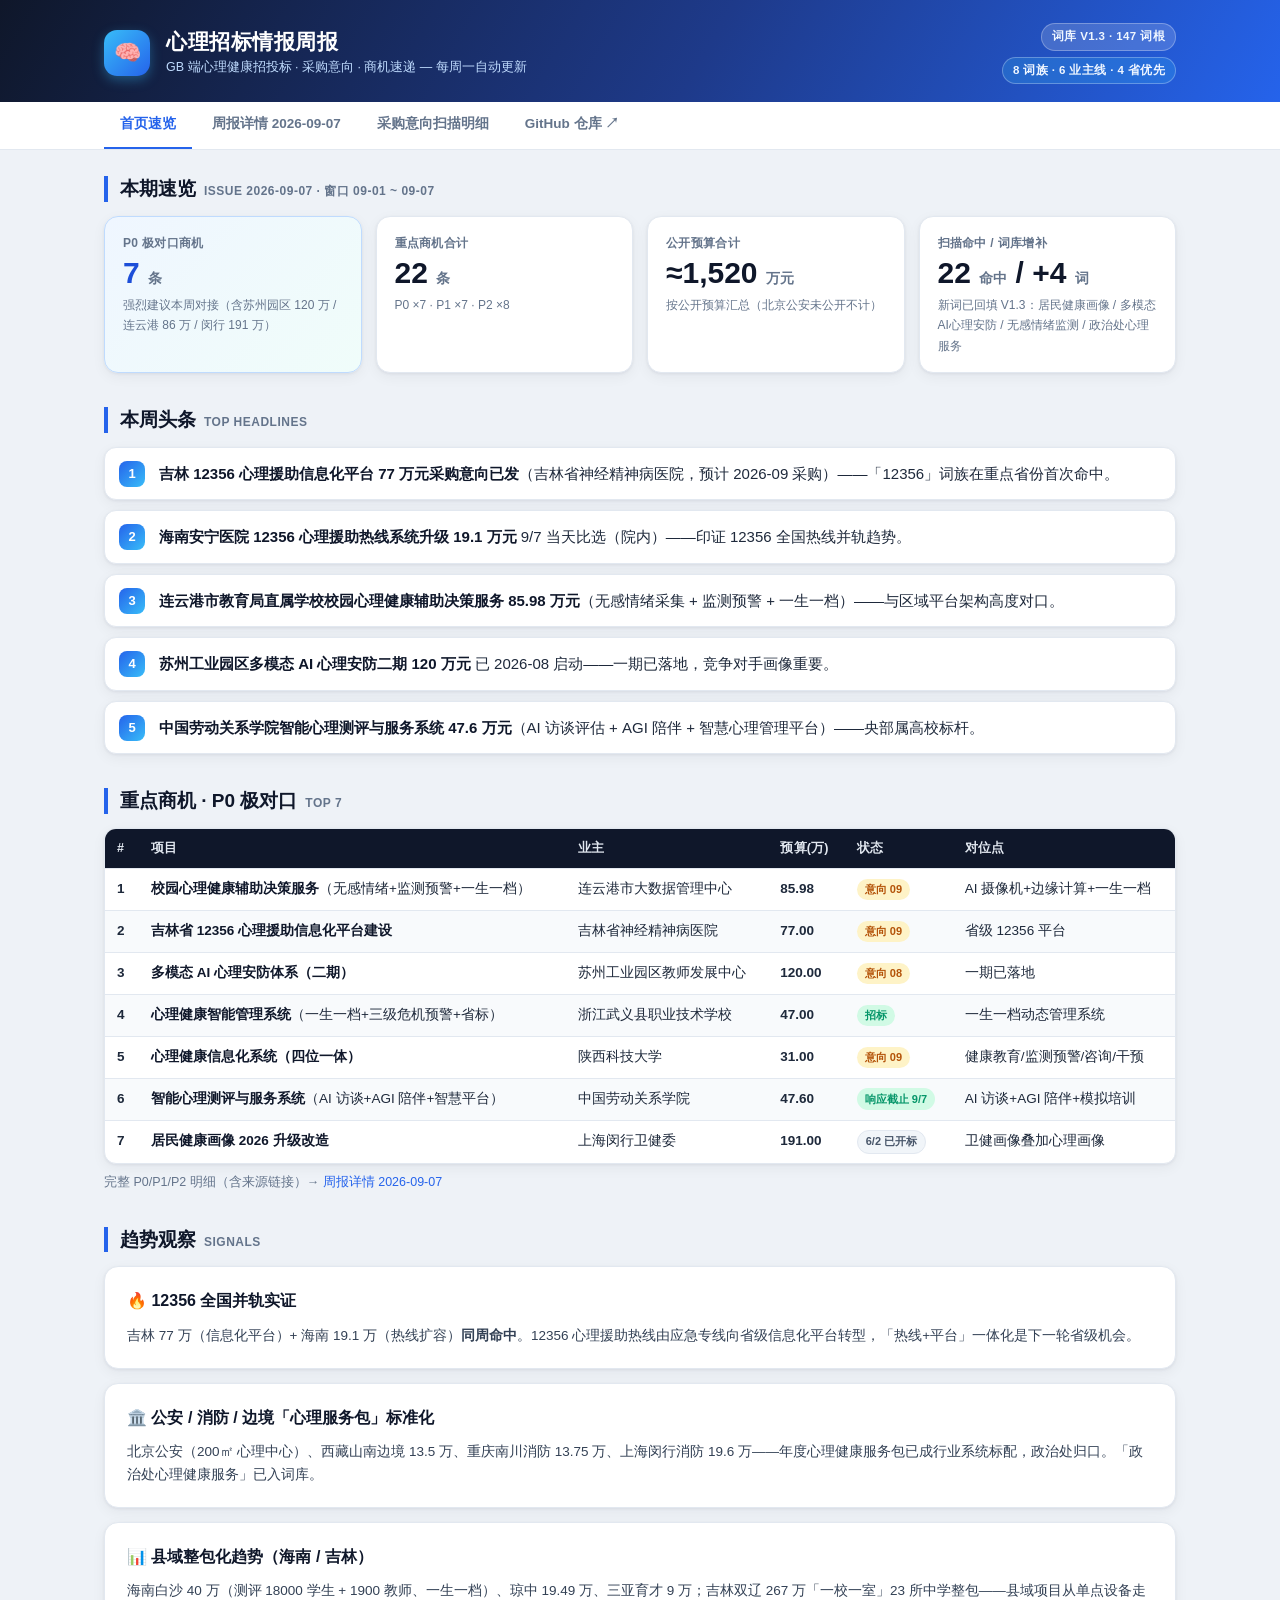
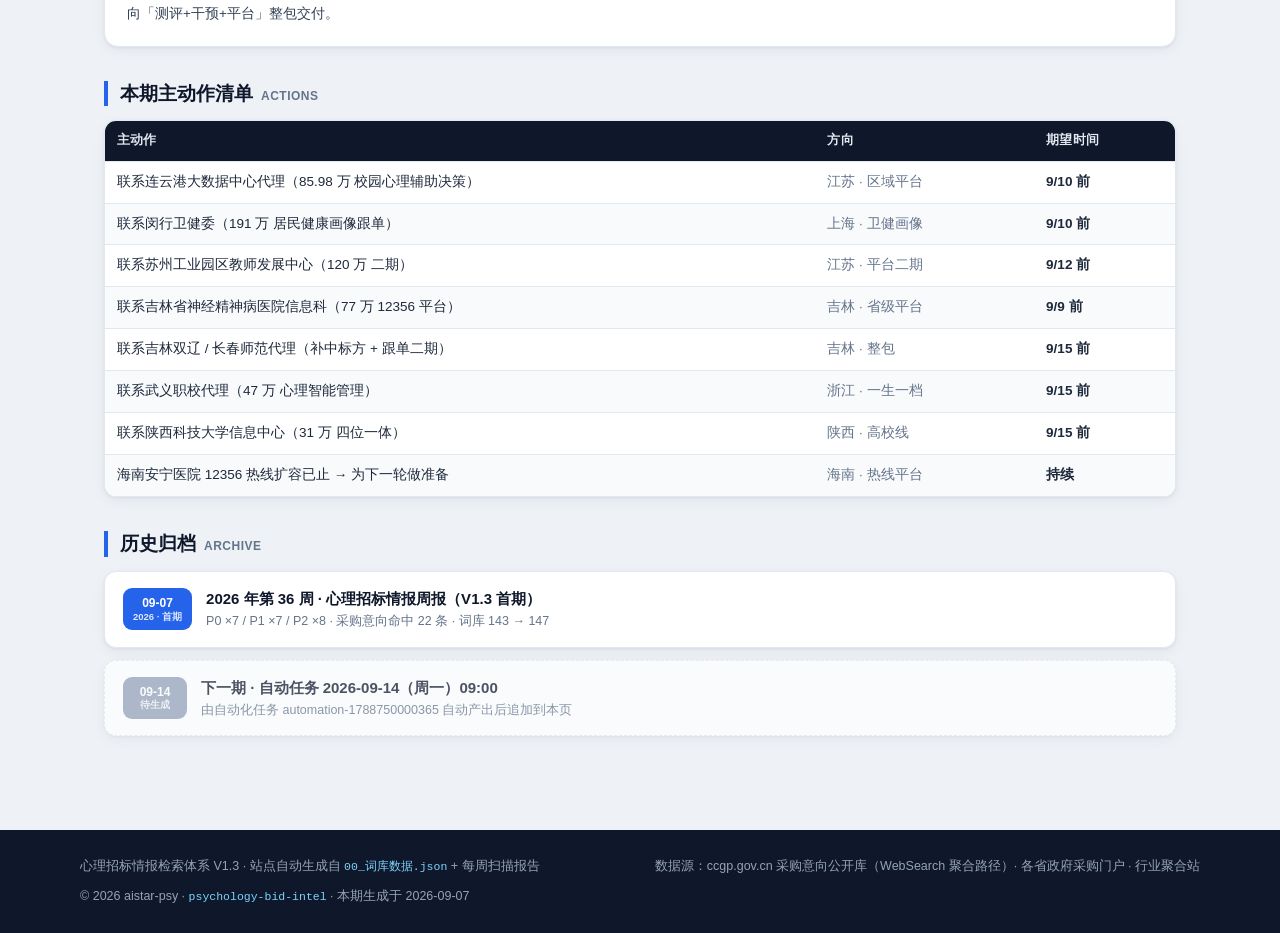
==== index.html @ 13674097 "Initial site: 心理招标情报周报 V1.3 首期 2026-09-07" ====
<!DOCTYPE html>
<html lang="zh-CN">
<head>
<meta charset="UTF-8">
<meta name="viewport" content="width=device-width, initial-scale=1.0">
<title>心理招标情报周报 · 首页速览</title>
<meta name="description" content="心理招标情报周报站点：每周一自动扫描全国 GB 端心理健康招投标/采购意向，按省份优先级聚合 P0/P1/P2 商机。">
<link rel="stylesheet" href="assets/style.css">
</head>
<body>

<header class="topbar">
  <div class="topbar-inner">
    <div class="logo">🧠</div>
    <div>
      <h1>心理招标情报周报</h1>
      <div class="sub">GB 端心理健康招投标 · 采购意向 · 商机速递 — 每周一自动更新</div>
    </div>
    <div class="right">
      <span class="badge">词库 V1.3 · 147 词根</span><br>
      <span class="badge v">8 词族 · 6 业主线 · 4 省优先</span>
    </div>
  </div>
</header>

<nav class="subnav">
  <div class="inner">
    <a href="index.html" class="on">首页速览</a>
    <a href="2026-09-07.html">周报详情 2026-09-07</a>
    <a href="intents-2026-09-07.html">采购意向扫描明细</a>
    <a href="https://github.com/aistar-psy/psychology-bid-intel" target="_blank">GitHub 仓库 ↗</a>
  </div>
</nav>

<main>

  <!-- 本期速览 -->
  <section>
    <h2 class="sec">本期速览<span class="en">ISSUE 2026-09-07 · 窗口 09-01 ~ 09-07</span></h2>
    <div class="kpis">
      <div class="kpi blue">
        <div class="k">P0 极对口商机</div>
        <div class="v">7 <small>条</small></div>
        <div class="d">强烈建议本周对接（含苏州园区 120 万 / 连云港 86 万 / 闵行 191 万）</div>
      </div>
      <div class="kpi">
        <div class="k">重点商机合计</div>
        <div class="v">22 <small>条</small></div>
        <div class="d">P0 ×7 · P1 ×7 · P2 ×8</div>
      </div>
      <div class="kpi">
        <div class="k">公开预算合计</div>
        <div class="v">≈1,520 <small>万元</small></div>
        <div class="d">按公开预算汇总（北京公安未公开不计）</div>
      </div>
      <div class="kpi">
        <div class="k">扫描命中 / 词库增补</div>
        <div class="v">22 <small>命中</small> / +4 <small>词</small></div>
        <div class="d">新词已回填 V1.3：居民健康画像 / 多模态AI心理安防 / 无感情绪监测 / 政治处心理服务</div>
      </div>
    </div>
  </section>

  <!-- 本周头条 -->
  <section>
    <h2 class="sec">本周头条<span class="en">TOP HEADLINES</span></h2>
    <ol class="tlist">
      <li><b>吉林 12356 心理援助信息化平台 77 万元采购意向已发</b>（吉林省神经精神病医院，预计 2026-09 采购）——「12356」词族在重点省份首次命中。</li>
      <li><b>海南安宁医院 12356 心理援助热线系统升级 19.1 万元</b> 9/7 当天比选（院内）——印证 12356 全国热线并轨趋势。</li>
      <li><b>连云港市教育局直属学校校园心理健康辅助决策服务 85.98 万元</b>（无感情绪采集 + 监测预警 + 一生一档）——与区域平台架构高度对口。</li>
      <li><b>苏州工业园区多模态 AI 心理安防二期 120 万元</b> 已 2026-08 启动——一期已落地，竞争对手画像重要。</li>
      <li><b>中国劳动关系学院智能心理测评与服务系统 47.6 万元</b>（AI 访谈评估 + AGI 陪伴 + 智慧心理管理平台）——央部属高校标杆。</li>
    </ol>
  </section>

  <!-- P0 速览 -->
  <section>
    <h2 class="sec">重点商机 · P0 极对口<span class="en">TOP 7</span></h2>
    <div class="tbl-wrap">
      <table>
        <thead><tr><th class="n">#</th><th>项目</th><th>业主</th><th>预算(万)</th><th>状态</th><th>对位点</th></tr></thead>
        <tbody>
          <tr><td class="num">1</td><td><b>校园心理健康辅助决策服务</b>（无感情绪+监测预警+一生一档）</td><td>连云港市大数据管理中心</td><td class="num">85.98</td><td><span class="tag a">意向 09</span></td><td>AI 摄像机+边缘计算+一生一档</td></tr>
          <tr><td class="num">2</td><td><b>吉林省 12356 心理援助信息化平台建设</b></td><td>吉林省神经精神病医院</td><td class="num">77.00</td><td><span class="tag a">意向 09</span></td><td>省级 12356 平台</td></tr>
          <tr><td class="num">3</td><td><b>多模态 AI 心理安防体系（二期）</b></td><td>苏州工业园区教师发展中心</td><td class="num">120.00</td><td><span class="tag a">意向 08</span></td><td>一期已落地</td></tr>
          <tr><td class="num">4</td><td><b>心理健康智能管理系统</b>（一生一档+三级危机预警+省标）</td><td>浙江武义县职业技术学校</td><td class="num">47.00</td><td><span class="tag w">招标</span></td><td>一生一档动态管理系统</td></tr>
          <tr><td class="num">5</td><td><b>心理健康信息化系统（四位一体）</b></td><td>陕西科技大学</td><td class="num">31.00</td><td><span class="tag a">意向 09</span></td><td>健康教育/监测预警/咨询/干预</td></tr>
          <tr><td class="num">6</td><td><b>智能心理测评与服务系统</b>（AI 访谈+AGI 陪伴+智慧平台）</td><td>中国劳动关系学院</td><td class="num">47.60</td><td><span class="tag w">响应截止 9/7</span></td><td>AI 访谈+AGI 陪伴+模拟培训</td></tr>
          <tr><td class="num">7</td><td><b>居民健康画像 2026 升级改造</b></td><td>上海闵行卫健委</td><td class="num">191.00</td><td><span class="tag p2">6/2 已开标</span></td><td>卫健画像叠加心理画像</td></tr>
        </tbody>
      </table>
    </div>
    <p style="font-size:12.5px;color:var(--muted);margin-top:8px">完整 P0/P1/P2 明细（含来源链接）→ <a href="2026-09-07.html">周报详情 2026-09-07</a></p>
  </section>

  <!-- 趋势观察 -->
  <section>
    <h2 class="sec">趋势观察<span class="en">SIGNALS</span></h2>
    <div class="card" style="margin-bottom:14px">
      <h3 style="margin-top:0">🔥 12356 全国并轨实证</h3>
      <p style="font-size:13.5px;color:#334155">吉林 77 万（信息化平台）+ 海南 19.1 万（热线扩容）<b>同周命中</b>。12356 心理援助热线由应急专线向省级信息化平台转型，「热线+平台」一体化是下一轮省级机会。</p>
    </div>
    <div class="card" style="margin-bottom:14px">
      <h3 style="margin-top:0">🏛️ 公安 / 消防 / 边境「心理服务包」标准化</h3>
      <p style="font-size:13.5px;color:#334155">北京公安（200㎡ 心理中心）、西藏山南边境 13.5 万、重庆南川消防 13.75 万、上海闵行消防 19.6 万——年度心理健康服务包已成行业系统标配，政治处归口。「政治处心理健康服务」已入词库。</p>
    </div>
    <div class="card">
      <h3 style="margin-top:0">📊 县域整包化趋势（海南 / 吉林）</h3>
      <p style="font-size:13.5px;color:#334155">海南白沙 40 万（测评 18000 学生 + 1900 教师、一生一档）、琼中 19.49 万、三亚育才 9 万；吉林双辽 267 万「一校一室」23 所中学整包——县域项目从单点设备走向「测评+干预+平台」整包交付。</p>
    </div>
  </section>

  <!-- 下周动作 -->
  <section>
    <h2 class="sec">本期主动作清单<span class="en">ACTIONS</span></h2>
    <div class="tbl-wrap">
      <table>
        <thead><tr><th>主动作</th><th>方向</th><th>期望时间</th></tr></thead>
        <tbody>
          <tr><td>联系连云港大数据中心代理（85.98 万 校园心理辅助决策）</td><td class="muted">江苏 · 区域平台</td><td class="num">9/10 前</td></tr>
          <tr><td>联系闵行卫健委（191 万 居民健康画像跟单）</td><td class="muted">上海 · 卫健画像</td><td class="num">9/10 前</td></tr>
          <tr><td>联系苏州工业园区教师发展中心（120 万 二期）</td><td class="muted">江苏 · 平台二期</td><td class="num">9/12 前</td></tr>
          <tr><td>联系吉林省神经精神病医院信息科（77 万 12356 平台）</td><td class="muted">吉林 · 省级平台</td><td class="num">9/9 前</td></tr>
          <tr><td>联系吉林双辽 / 长春师范代理（补中标方 + 跟单二期）</td><td class="muted">吉林 · 整包</td><td class="num">9/15 前</td></tr>
          <tr><td>联系武义职校代理（47 万 心理智能管理）</td><td class="muted">浙江 · 一生一档</td><td class="num">9/15 前</td></tr>
          <tr><td>联系陕西科技大学信息中心（31 万 四位一体）</td><td class="muted">陕西 · 高校线</td><td class="num">9/15 前</td></tr>
          <tr><td>海南安宁医院 12356 热线扩容已止 → 为下一轮做准备</td><td class="muted">海南 · 热线平台</td><td class="num">持续</td></tr>
        </tbody>
      </table>
    </div>
  </section>

  <!-- 历史归档 -->
  <section>
    <h2 class="sec">历史归档<span class="en">ARCHIVE</span></h2>
    <div class="archives">
      <a class="arc" href="2026-09-07.html">
        <div class="date">09-07<small>2026 · 首期</small></div>
        <div>
          <div class="t">2026 年第 36 周 · 心理招标情报周报（V1.3 首期）</div>
          <div class="s">P0 ×7 / P1 ×7 / P2 ×8 · 采购意向命中 22 条 · 词库 143 → 147</div>
        </div>
      </a>
      <div class="arc soon">
        <div class="date">09-14<small>待生成</small></div>
        <div>
          <div class="t">下一期 · 自动任务 2026-09-14（周一）09:00</div>
          <div class="s">由自动化任务 automation-1788750000365 自动产出后追加到本页</div>
        </div>
      </div>
    </div>
  </section>

</main>

<footer>
  <div class="inner">
    <div>心理招标情报检索体系 V1.3 · 站点自动生成自 <code>00_词库数据.json</code> + 每周扫描报告</div>
    <div>数据源：ccgp.gov.cn 采购意向公开库（WebSearch 聚合路径）· 各省政府采购门户 · 行业聚合站</div>
    <div>© 2026 aistar-psy · <code>psychology-bid-intel</code> · 本期生成于 2026-09-07</div>
  </div>
</footer>

</body>
</html>
---- assets/style.css ----
:root{
  --blue:#2563EB; --blue-d:#1D4ED8; --sky:#38BDF8; --ink:#0F172A;
  --ink2:#1E293B; --paper:#EEF2F7; --card:#FFFFFF; --line:#E2E8F0;
  --muted:#64748B; --red:#DC2626; --red-bg:#FEE2E2; --green:#059669;
  --green-bg:#D1FAE5; --amber:#B45309; --amber-bg:#FEF3C7; --violet:#7C3AED;
  --radius:14px; --shadow:0 1px 3px rgba(15,23,42,.06),0 4px 14px rgba(15,23,42,.05);
}
*{box-sizing:border-box;margin:0;padding:0}
html{-webkit-text-size-adjust:100%}
body{font-family:-apple-system,BlinkMacSystemFont,"PingFang SC","Hiragino Sans GB","Microsoft YaHei","Segoe UI",sans-serif;
     background:var(--paper); color:var(--ink2); font-size:15px; line-height:1.7;}
a{color:var(--blue); text-decoration:none}
a:hover{text-decoration:underline}

/* ===== 顶栏 ===== */
.topbar{background:linear-gradient(120deg,#0F172A 0%,#1E3A8A 55%,#2563EB 100%); color:#fff;}
.topbar-inner{max-width:1120px;margin:0 auto;padding:22px 24px 18px;display:flex;align-items:center;gap:16px;flex-wrap:wrap;}
.logo{width:46px;height:46px;border-radius:13px;background:linear-gradient(135deg,#38BDF8,#2563EB);
      display:flex;align-items:center;justify-content:center;font-size:22px;flex:none;box-shadow:0 4px 12px rgba(56,189,248,.35);}
.topbar h1{font-size:21px;font-weight:800;letter-spacing:.5px;line-height:1.3;}
.topbar .sub{font-size:12.5px;color:#BFDBFE;margin-top:2px;}
.topbar .right{margin-left:auto;text-align:right;}
.badge{display:inline-block;font-size:11.5px;font-weight:700;padding:3px 10px;border-radius:20px;background:rgba(255,255,255,.16);
       border:1px solid rgba(255,255,255,.28); color:#EFF6FF; letter-spacing:.4px;}
.badge.v{margin-top:6px;background:rgba(56,189,248,.22);}
nav.subnav{background:#fff;border-bottom:1px solid var(--line);}
nav.subnav .inner{max-width:1120px;margin:0 auto;padding:0 24px;display:flex;gap:4px;overflow-x:auto;}
nav.subnav a{display:inline-block;padding:11px 16px;font-size:13.5px;font-weight:600;color:var(--muted);border-bottom:2.5px solid transparent;white-space:nowrap;}
nav.subnav a:hover{color:var(--blue);text-decoration:none;}
nav.subnav a.on{color:var(--blue);border-color:var(--blue);}

/* ===== 主容器 ===== */
main{max-width:1120px;margin:0 auto;padding:26px 24px 60px;}
section{margin-bottom:34px;}
h2.sec{font-size:19px;font-weight:800;color:var(--ink);margin-bottom:14px;padding-left:12px;
       border-left:4px solid var(--blue); line-height:1.35;}
h2.sec .en{font-size:12px;color:var(--muted);font-weight:600;margin-left:8px;letter-spacing:.5px;}
h3{font-size:16px;font-weight:700;color:var(--ink);margin:18px 0 10px;}

/* ===== KPI 卡 ===== */
.kpis{display:grid;grid-template-columns:repeat(auto-fit,minmax(200px,1fr));gap:14px;}
.kpi{background:var(--card);border:1px solid var(--line);border-radius:var(--radius);padding:16px 18px;box-shadow:var(--shadow);}
.kpi .k{font-size:12px;color:var(--muted);font-weight:600;letter-spacing:.3px;}
.kpi .v{font-size:30px;font-weight:800;color:var(--ink);margin-top:2px;line-height:1.2;}
.kpi .v small{font-size:14px;font-weight:700;color:var(--muted);}
.kpi .d{font-size:12px;color:var(--muted);margin-top:4px;}
.kpi.blue{background:linear-gradient(135deg,#EFF6FF,#F0FDFA);border-color:#BFDBFE;}
.kpi.blue .v{color:var(--blue-d);}

/* ===== 卡片 ===== */
.card{background:var(--card);border:1px solid var(--line);border-radius:var(--radius);padding:20px 22px;box-shadow:var(--shadow);}
.lead{border-left:4px solid var(--blue);background:#EFF6FF;padding:10px 14px;border-radius:0 10px 10px 0;font-size:13.5px;color:#334155;margin-bottom:14px;}
.lead.gray{background:#F8FAFC;border-color:var(--line);color:#475569;}

/* ===== 头条列表 ===== */
.tlist{list-style:none;counter-reset:t;}
.tlist li{counter-increment:t;background:var(--card);border:1px solid var(--line);border-radius:12px;
          padding:13px 16px 13px 54px;position:relative;margin-bottom:10px;box-shadow:var(--shadow);}
.tlist li::before{content:counter(t);position:absolute;left:14px;top:50%;transform:translateY(-50%);
   width:26px;height:26px;border-radius:8px;background:linear-gradient(135deg,#2563EB,#38BDF8);color:#fff;
   font-weight:800;font-size:13px;display:flex;align-items:center;justify-content:center;}
.tlist b{color:var(--ink);}

/* ===== 表格 ===== */
.tbl-wrap{overflow-x:auto;border:1px solid var(--line);border-radius:12px;box-shadow:var(--shadow);background:#fff;}
table{width:100%;border-collapse:collapse;font-size:13.5px;min-width:760px;}
thead th{background:#0F172A;color:#E2E8F0;font-size:12.5px;font-weight:700;text-align:left;
         padding:9px 12px;white-space:nowrap;letter-spacing:.2px;}
thead th.n{width:34px;}
tbody td{padding:9px 12px;border-top:1px solid var(--line);vertical-align:top;}
tbody tr:nth-child(even){background:#F8FAFC;}
tbody tr:hover{background:#EFF6FF;}
td.num{white-space:nowrap;font-variant-numeric:tabular-nums;font-weight:600;}
td.muted{color:var(--muted);}
td b{color:var(--ink);}
.tag{display:inline-block;font-size:11px;font-weight:700;padding:1.5px 8px;border-radius:20px;white-space:nowrap;}
.tag.p0{background:var(--red-bg);color:var(--red);}
.tag.p1{background:#DBEAFE;color:#1D4ED8;}
.tag.p2{background:#F1F5F9;color:#475569;border:1px solid var(--line);}
.tag.w{background:var(--green-bg);color:var(--green);}
.tag.a{background:var(--amber-bg);color:var(--amber);}
.tag.b{background:#EDE9FE;color:var(--violet);}

/* ===== 列表 ===== */
ul.dots{margin:6px 0 6px 2px;list-style:none;}
ul.dots li{padding:5px 0 5px 22px;position:relative;}
ul.dots li::before{content:"";position:absolute;left:4px;top:13px;width:7px;height:7px;border-radius:50%;
   background:linear-gradient(135deg,#2563EB,#38BDF8);}
ul.dots b{color:var(--ink);}
ul.plain{list-style:none;}
ul.plain li{padding:4px 0;}

/* ===== 代码块 ===== */
pre.code{background:#0F172A;color:#BAE6FD;border-radius:12px;padding:16px 18px;font-size:12.5px;line-height:1.55;
   font-family:ui-monospace,SFMono-Regular,Menlo,Consolas,"Courier New",monospace;overflow-x:auto;}
pre.code .cm{color:#64748B;}
.note{font-size:13px;color:#475569;background:#FFFBEB;border:1px solid #FDE68A;border-left:4px solid var(--amber);
      border-radius:0 10px 10px 0;padding:10px 14px;margin:10px 0;}

/* ===== 归档 ===== */
.archives{display:grid;gap:12px;}
.arc{background:var(--card);border:1px solid var(--line);border-radius:12px;padding:14px 18px;
     display:flex;align-items:center;gap:14px;box-shadow:var(--shadow);}
.arc .date{font-size:12px;font-weight:800;color:#fff;background:var(--blue);border-radius:9px;
   padding:8px 10px;text-align:center;line-height:1.2;flex:none;min-width:64px;}
.arc .date small{display:block;font-size:9.5px;font-weight:600;opacity:.85;}
.arc .t{font-weight:700;color:var(--ink);}
.arc .s{font-size:12.5px;color:var(--muted);}
.arc.soon{opacity:.72;border-style:dashed;}
.arc.soon .date{background:#94A3B8;}

/* ===== 页脚 ===== */
footer{background:#0F172A;color:#94A3B8;font-size:12.5px;padding:26px 24px;}
footer .inner{max-width:1120px;margin:0 auto;display:flex;flex-wrap:wrap;gap:8px 22px;justify-content:space-between;}
footer code{font-family:ui-monospace,Menlo,Consolas,monospace;color:#7DD3FC;font-size:11.5px;}

@media(max-width:640px){main{padding:18px 14px 50px} .topbar-inner{padding:16px 16px 14px} }
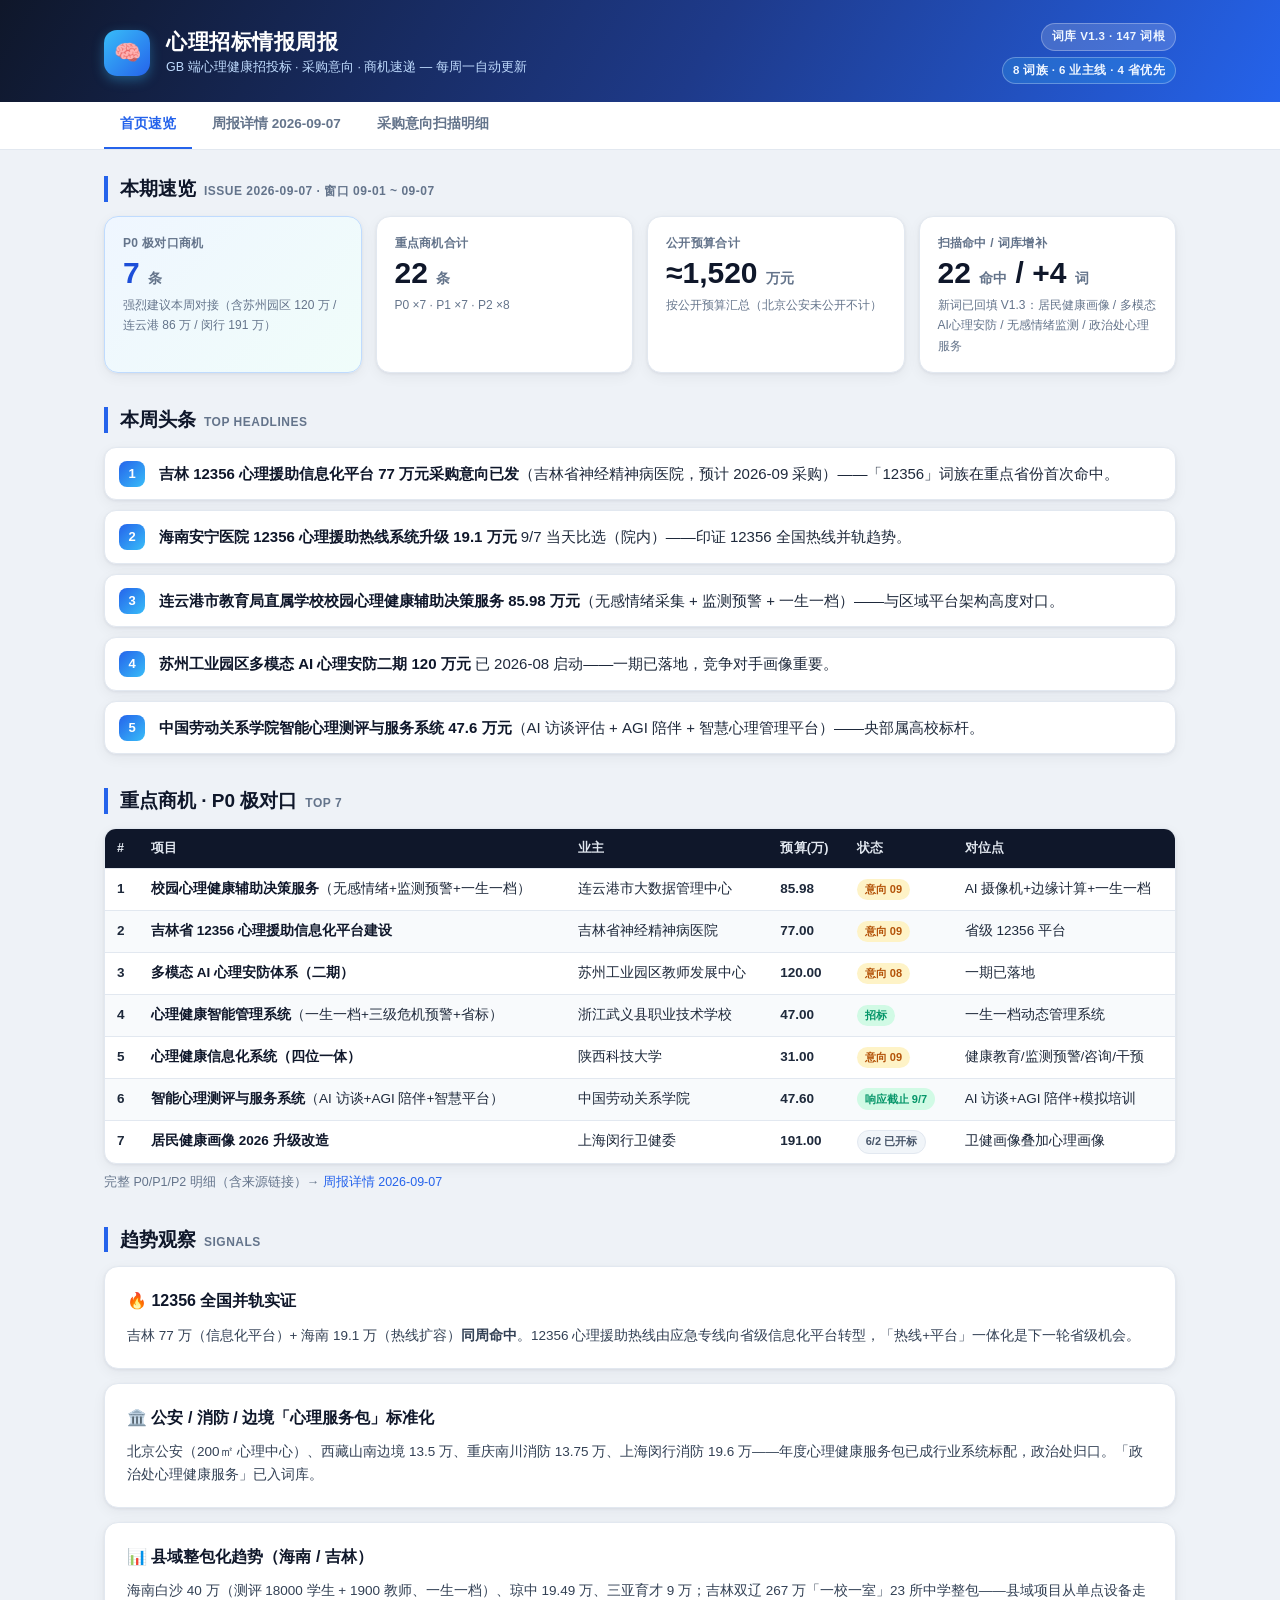
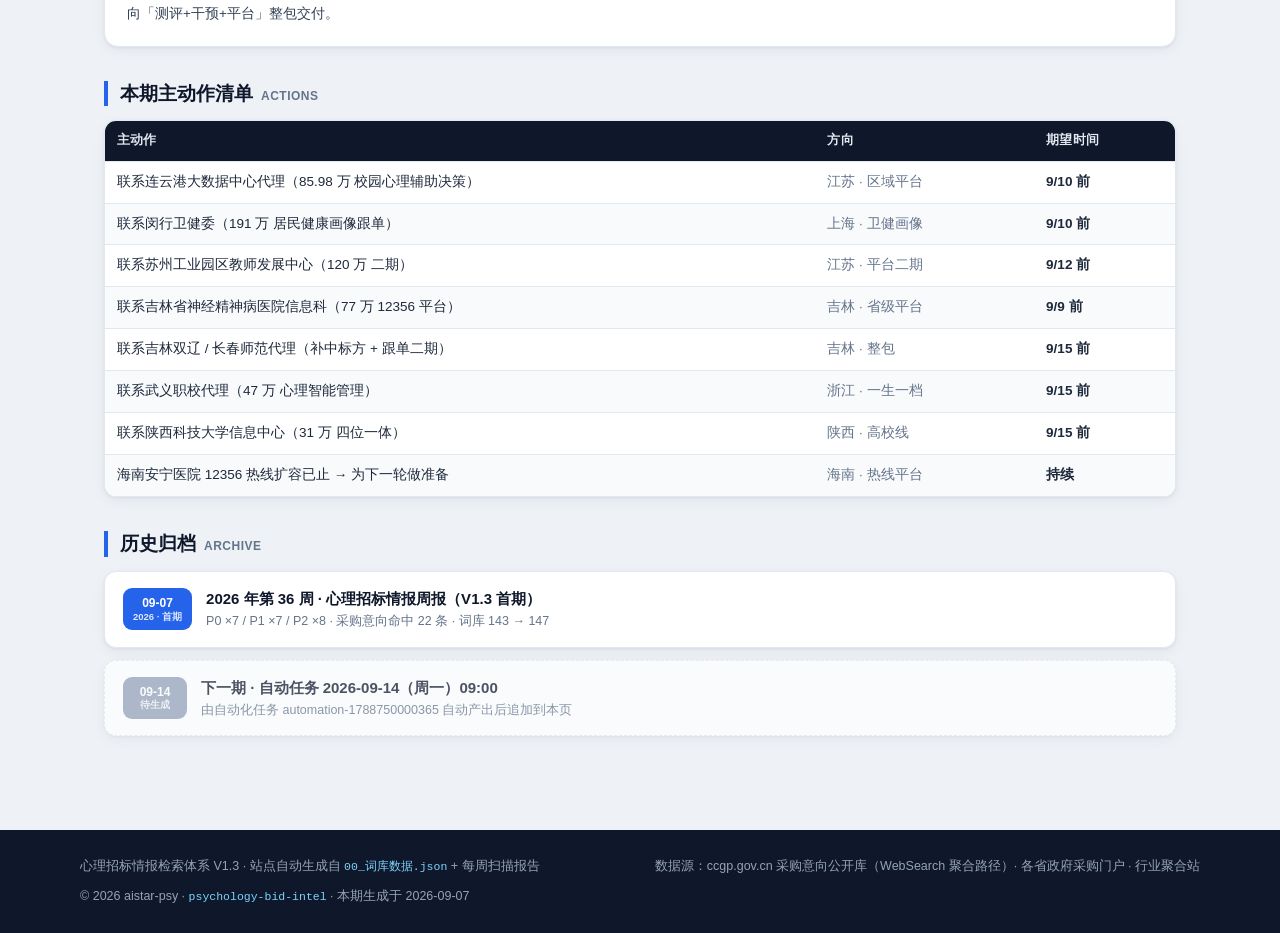
==== commit de38e70c: "Remove GitHub repo link from public pages" ====
--- a/index.html
+++ b/index.html
@@ -28,7 +28,6 @@
     <a href="index.html" class="on">首页速览</a>
     <a href="2026-09-07.html">周报详情 2026-09-07</a>
     <a href="intents-2026-09-07.html">采购意向扫描明细</a>
-    <a href="https://github.com/aistar-psy/psychology-bid-intel" target="_blank">GitHub 仓库 ↗</a>
   </div>
 </nav>
 
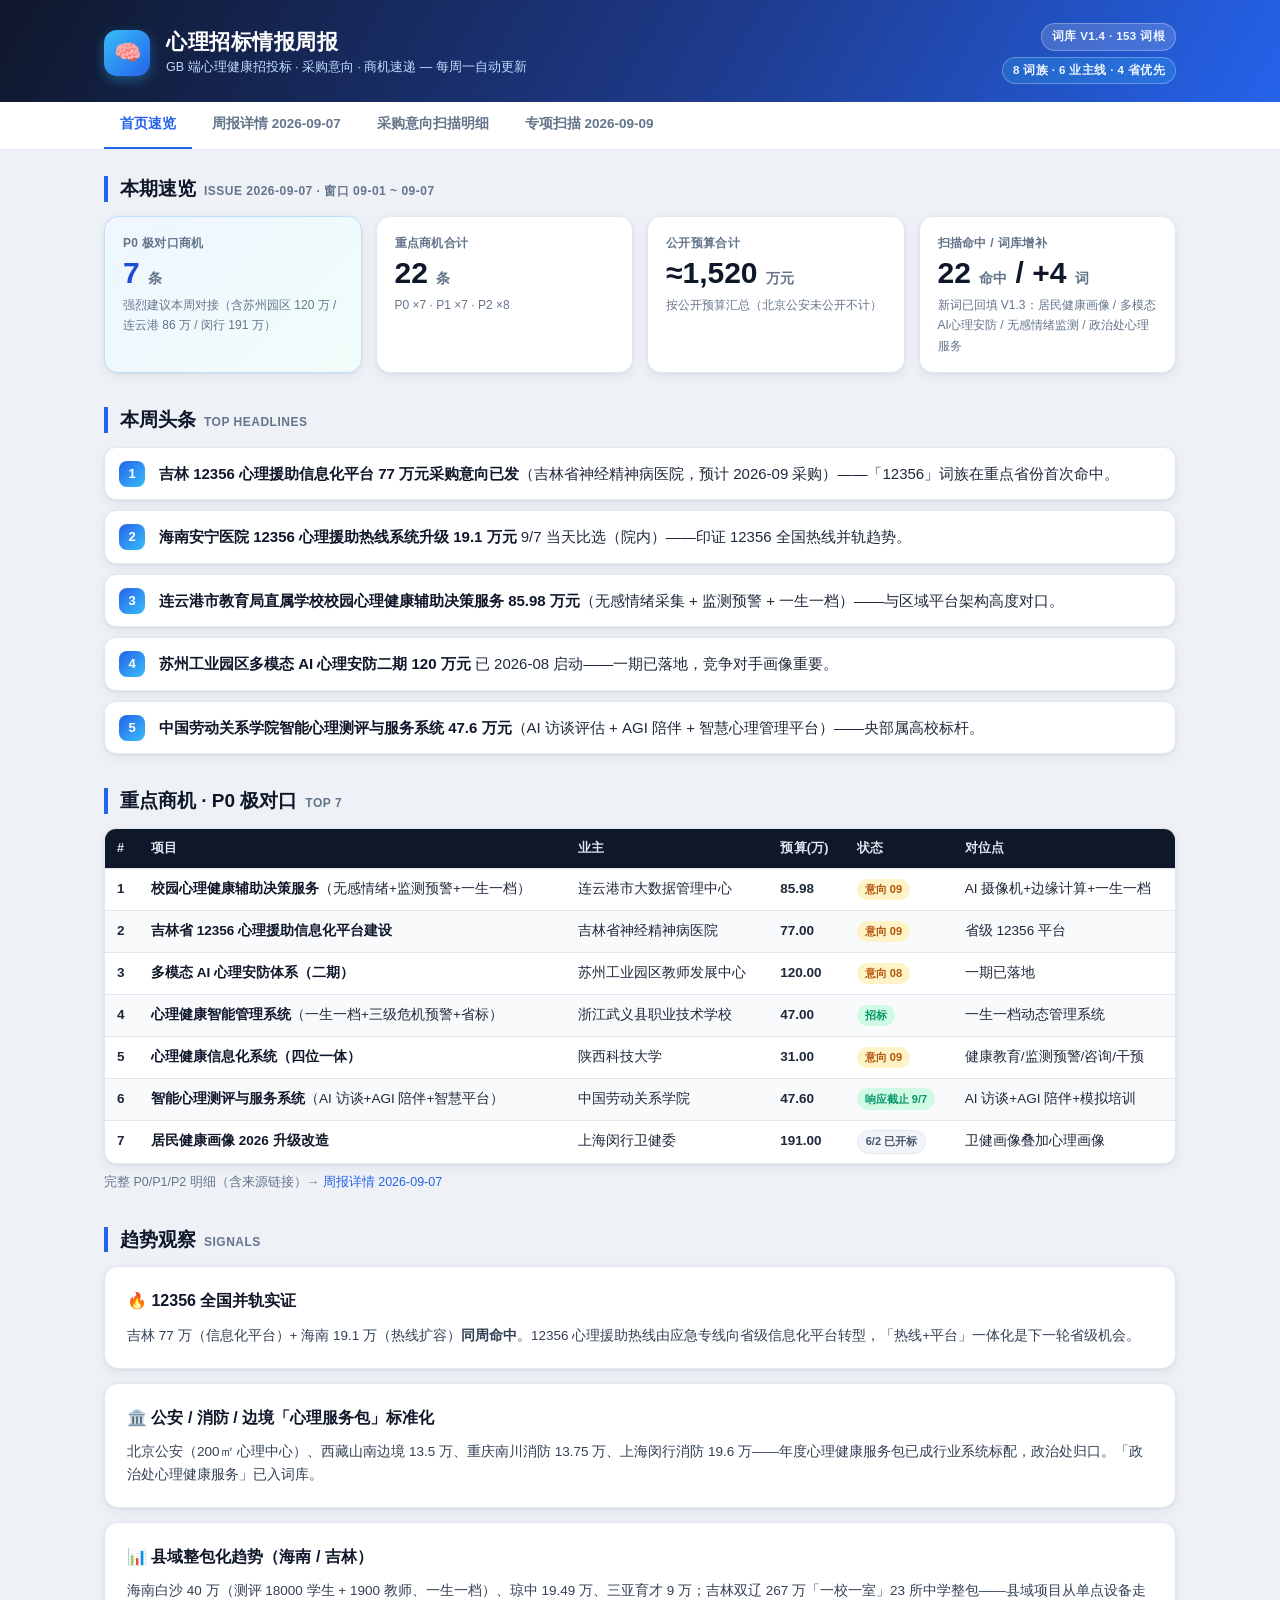
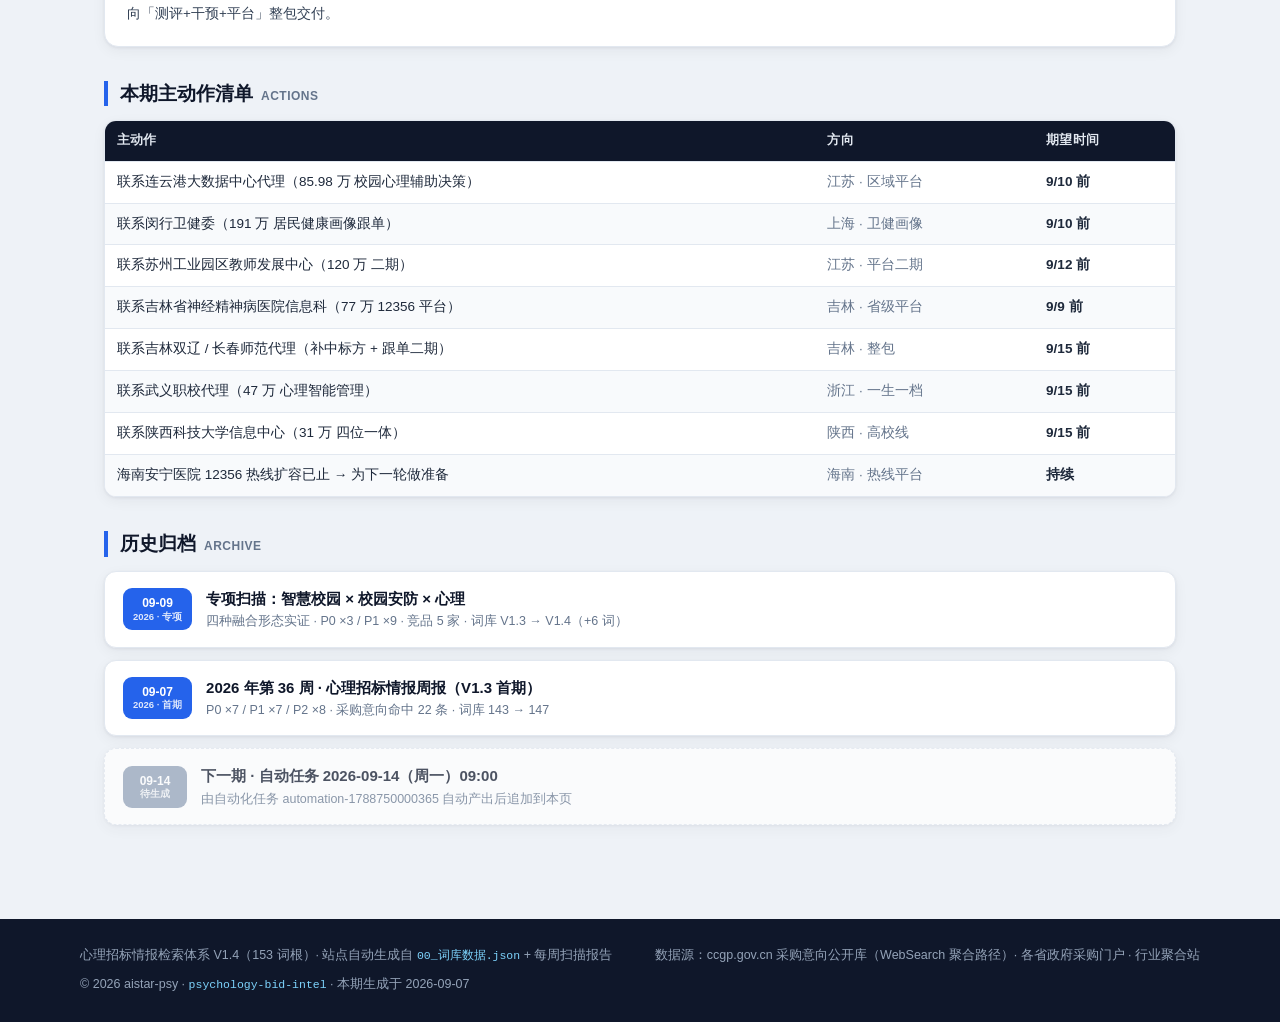
==== commit 5ea6eb4d: "Add special scan 2026-09-09 and update V1.4 (index.html)" ====
--- a/index.html
+++ b/index.html
@@ -3,9 +3,11 @@
 <head>
 <meta charset="UTF-8">
 <meta name="viewport" content="width=device-width, initial-scale=1.0">
+<meta http-equiv="Cache-Control" content="no-cache, no-store, must-revalidate">
+<meta http-equiv="Pragma" content="no-cache">
 <title>心理招标情报周报 · 首页速览</title>
 <meta name="description" content="心理招标情报周报站点：每周一自动扫描全国 GB 端心理健康招投标/采购意向，按省份优先级聚合 P0/P1/P2 商机。">
-<link rel="stylesheet" href="assets/style.css">
+<link rel="stylesheet" href="assets/style.css?v=2">
 </head>
 <body>
 
@@ -17,7 +19,7 @@
       <div class="sub">GB 端心理健康招投标 · 采购意向 · 商机速递 — 每周一自动更新</div>
     </div>
     <div class="right">
-      <span class="badge">词库 V1.3 · 147 词根</span><br>
+      <span class="badge">词库 V1.4 · 153 词根</span><br>
       <span class="badge v">8 词族 · 6 业主线 · 4 省优先</span>
     </div>
   </div>
@@ -28,6 +30,7 @@
     <a href="index.html" class="on">首页速览</a>
     <a href="2026-09-07.html">周报详情 2026-09-07</a>
     <a href="intents-2026-09-07.html">采购意向扫描明细</a>
+    <a href="special-2026-09-09.html">专项扫描 2026-09-09</a>
   </div>
 </nav>
 
@@ -133,6 +136,13 @@
   <section>
     <h2 class="sec">历史归档<span class="en">ARCHIVE</span></h2>
     <div class="archives">
+      <a class="arc" href="special-2026-09-09.html">
+        <div class="date">09-09<small>2026 · 专项</small></div>
+        <div>
+          <div class="t">专项扫描：智慧校园 × 校园安防 × 心理</div>
+          <div class="s">四种融合形态实证 · P0 ×3 / P1 ×9 · 竞品 5 家 · 词库 V1.3 → V1.4（+6 词）</div>
+        </div>
+      </a>
       <a class="arc" href="2026-09-07.html">
         <div class="date">09-07<small>2026 · 首期</small></div>
         <div>
@@ -154,7 +164,7 @@
 
 <footer>
   <div class="inner">
-    <div>心理招标情报检索体系 V1.3 · 站点自动生成自 <code>00_词库数据.json</code> + 每周扫描报告</div>
+    <div>心理招标情报检索体系 V1.4（153 词根）· 站点自动生成自 <code>00_词库数据.json</code> + 每周扫描报告</div>
     <div>数据源：ccgp.gov.cn 采购意向公开库（WebSearch 聚合路径）· 各省政府采购门户 · 行业聚合站</div>
     <div>© 2026 aistar-psy · <code>psychology-bid-intel</code> · 本期生成于 2026-09-07</div>
   </div>
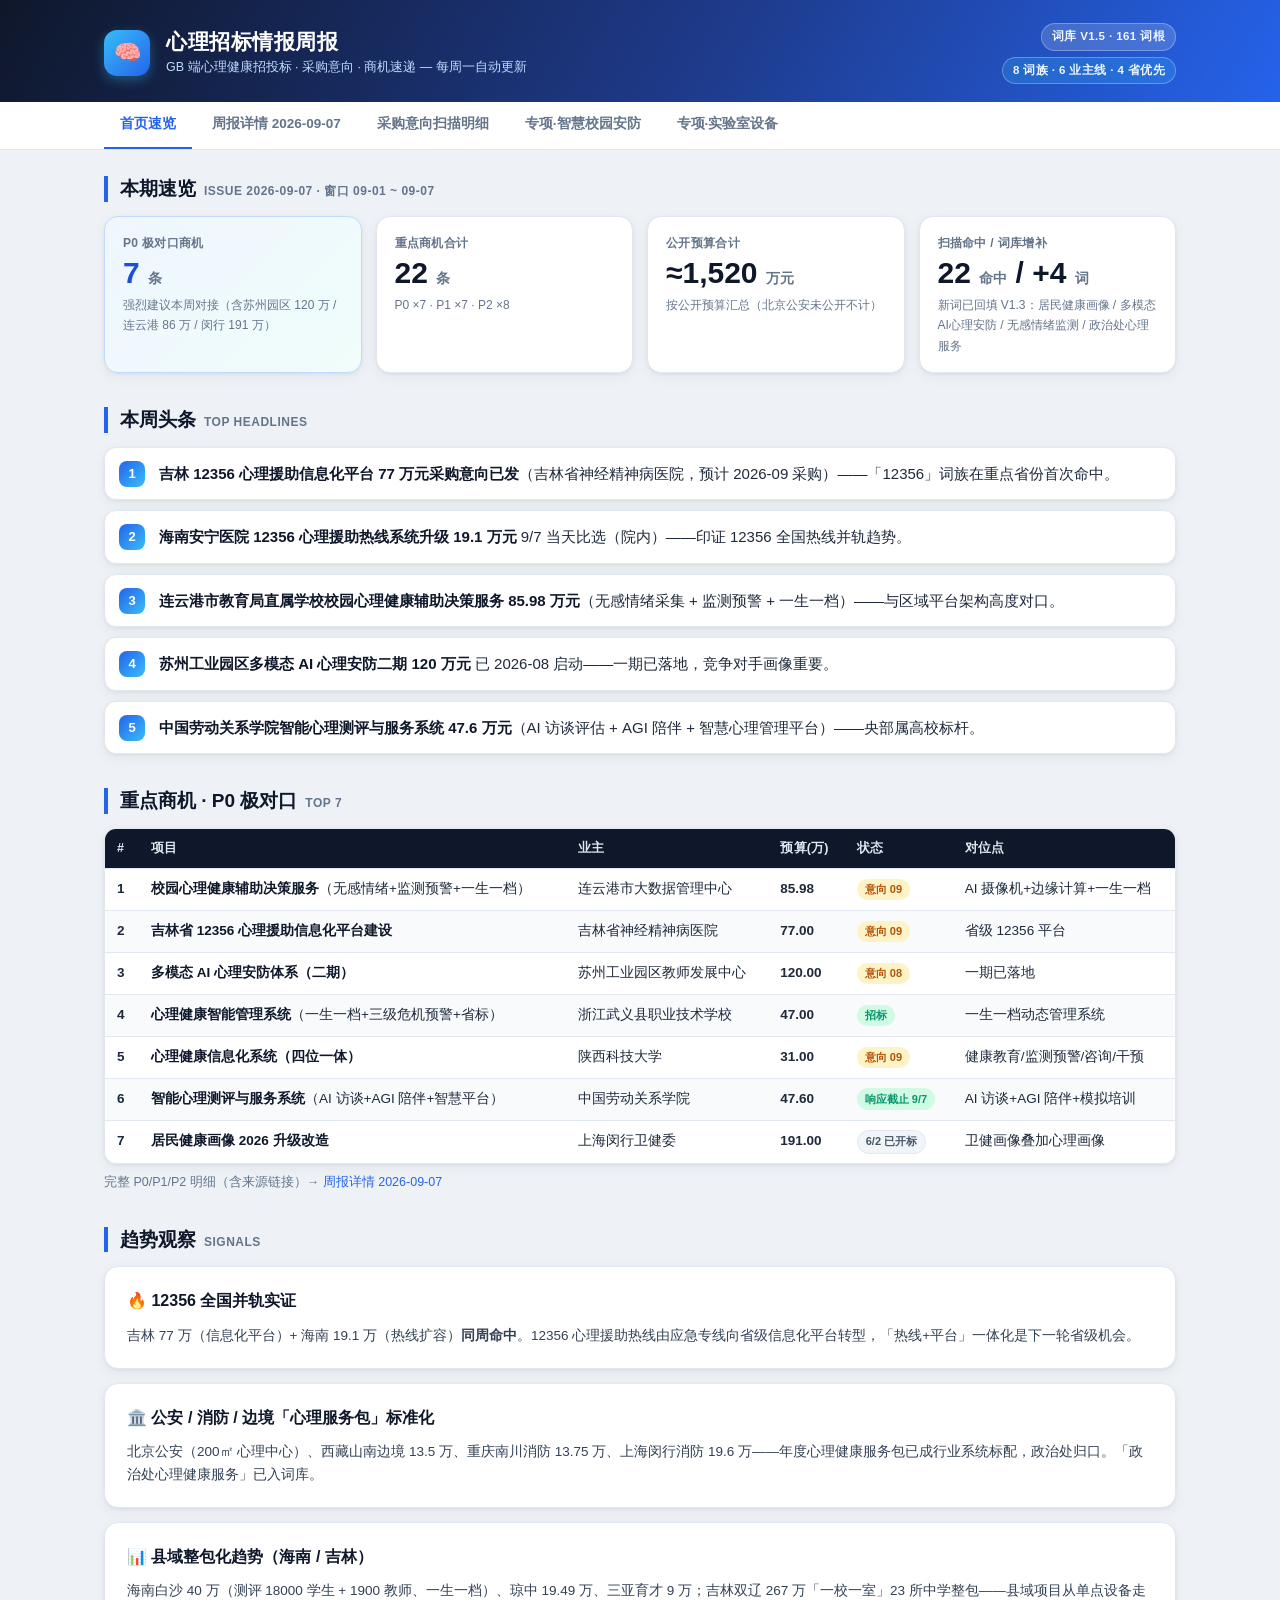
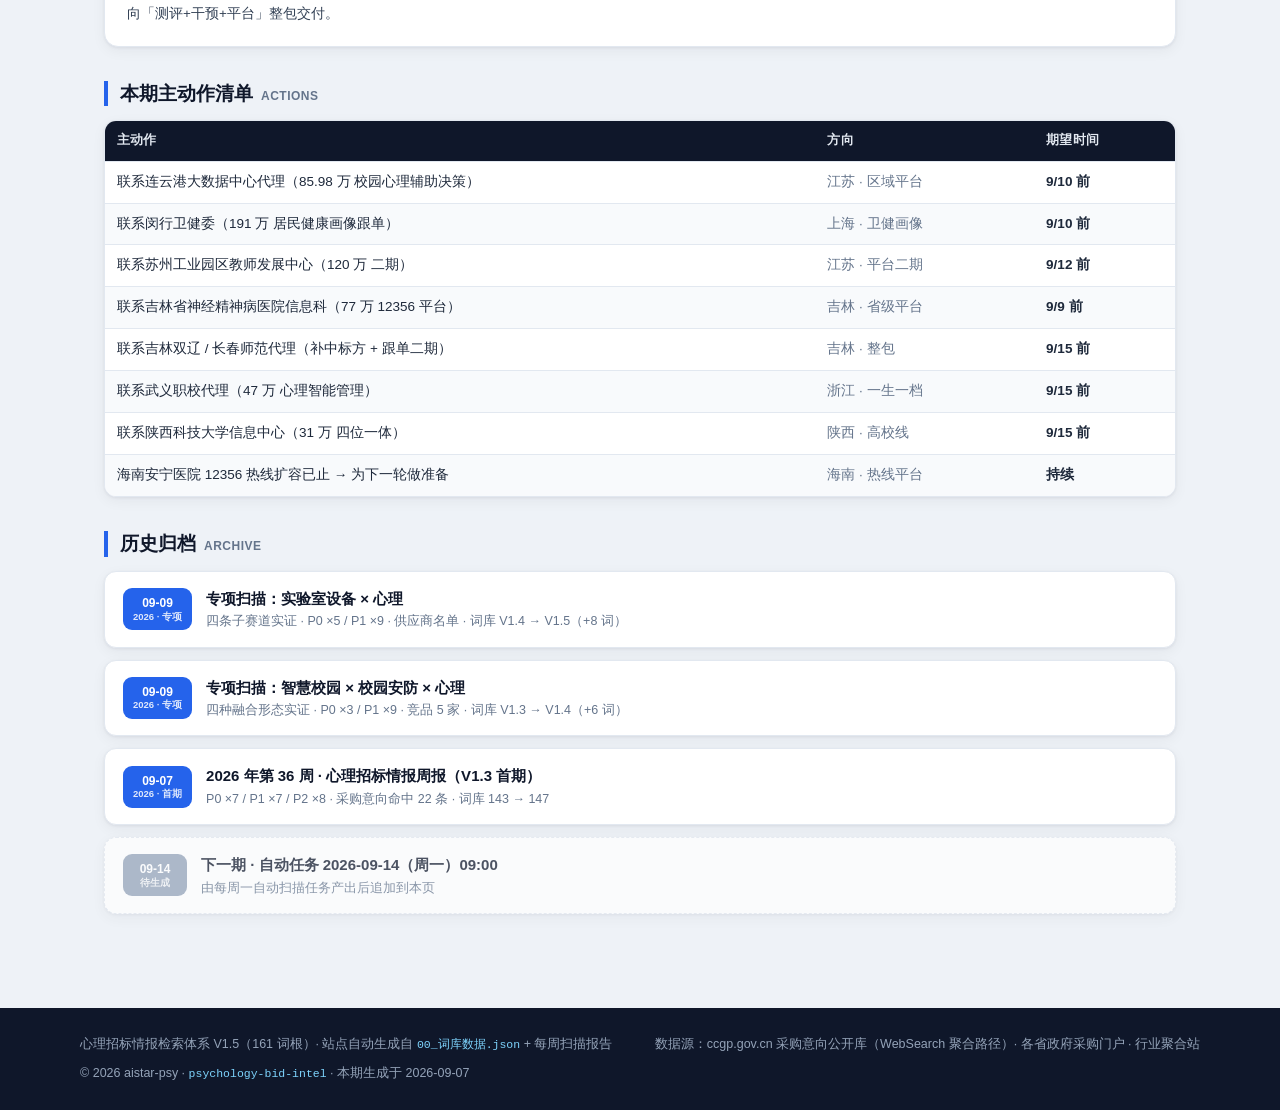
==== commit 8dd35547: "Add lab-devices special scan and update nav/archive to V1.5" ====
--- a/index.html
+++ b/index.html
@@ -19,7 +19,7 @@
       <div class="sub">GB 端心理健康招投标 · 采购意向 · 商机速递 — 每周一自动更新</div>
     </div>
     <div class="right">
-      <span class="badge">词库 V1.4 · 153 词根</span><br>
+      <span class="badge">词库 V1.5 · 161 词根</span><br>
       <span class="badge v">8 词族 · 6 业主线 · 4 省优先</span>
     </div>
   </div>
@@ -30,7 +30,8 @@
     <a href="index.html" class="on">首页速览</a>
     <a href="2026-09-07.html">周报详情 2026-09-07</a>
     <a href="intents-2026-09-07.html">采购意向扫描明细</a>
-    <a href="special-2026-09-09.html">专项扫描 2026-09-09</a>
+    <a href="special-2026-09-09.html">专项·智慧校园安防</a>
+    <a href="special-lab-2026-09-09.html">专项·实验室设备</a>
   </div>
 </nav>
 
@@ -136,6 +137,13 @@
   <section>
     <h2 class="sec">历史归档<span class="en">ARCHIVE</span></h2>
     <div class="archives">
+      <a class="arc" href="special-lab-2026-09-09.html">
+        <div class="date">09-09<small>2026 · 专项</small></div>
+        <div>
+          <div class="t">专项扫描：实验室设备 × 心理</div>
+          <div class="s">四条子赛道实证 · P0 ×5 / P1 ×9 · 供应商名单 · 词库 V1.4 → V1.5（+8 词）</div>
+        </div>
+      </a>
       <a class="arc" href="special-2026-09-09.html">
         <div class="date">09-09<small>2026 · 专项</small></div>
         <div>
@@ -154,7 +162,7 @@
         <div class="date">09-14<small>待生成</small></div>
         <div>
           <div class="t">下一期 · 自动任务 2026-09-14（周一）09:00</div>
-          <div class="s">由自动化任务 automation-1788750000365 自动产出后追加到本页</div>
+          <div class="s">由每周一自动扫描任务产出后追加到本页</div>
         </div>
       </div>
     </div>
@@ -164,7 +172,7 @@
 
 <footer>
   <div class="inner">
-    <div>心理招标情报检索体系 V1.4（153 词根）· 站点自动生成自 <code>00_词库数据.json</code> + 每周扫描报告</div>
+    <div>心理招标情报检索体系 V1.5（161 词根）· 站点自动生成自 <code>00_词库数据.json</code> + 每周扫描报告</div>
     <div>数据源：ccgp.gov.cn 采购意向公开库（WebSearch 聚合路径）· 各省政府采购门户 · 行业聚合站</div>
     <div>© 2026 aistar-psy · <code>psychology-bid-intel</code> · 本期生成于 2026-09-07</div>
   </div>
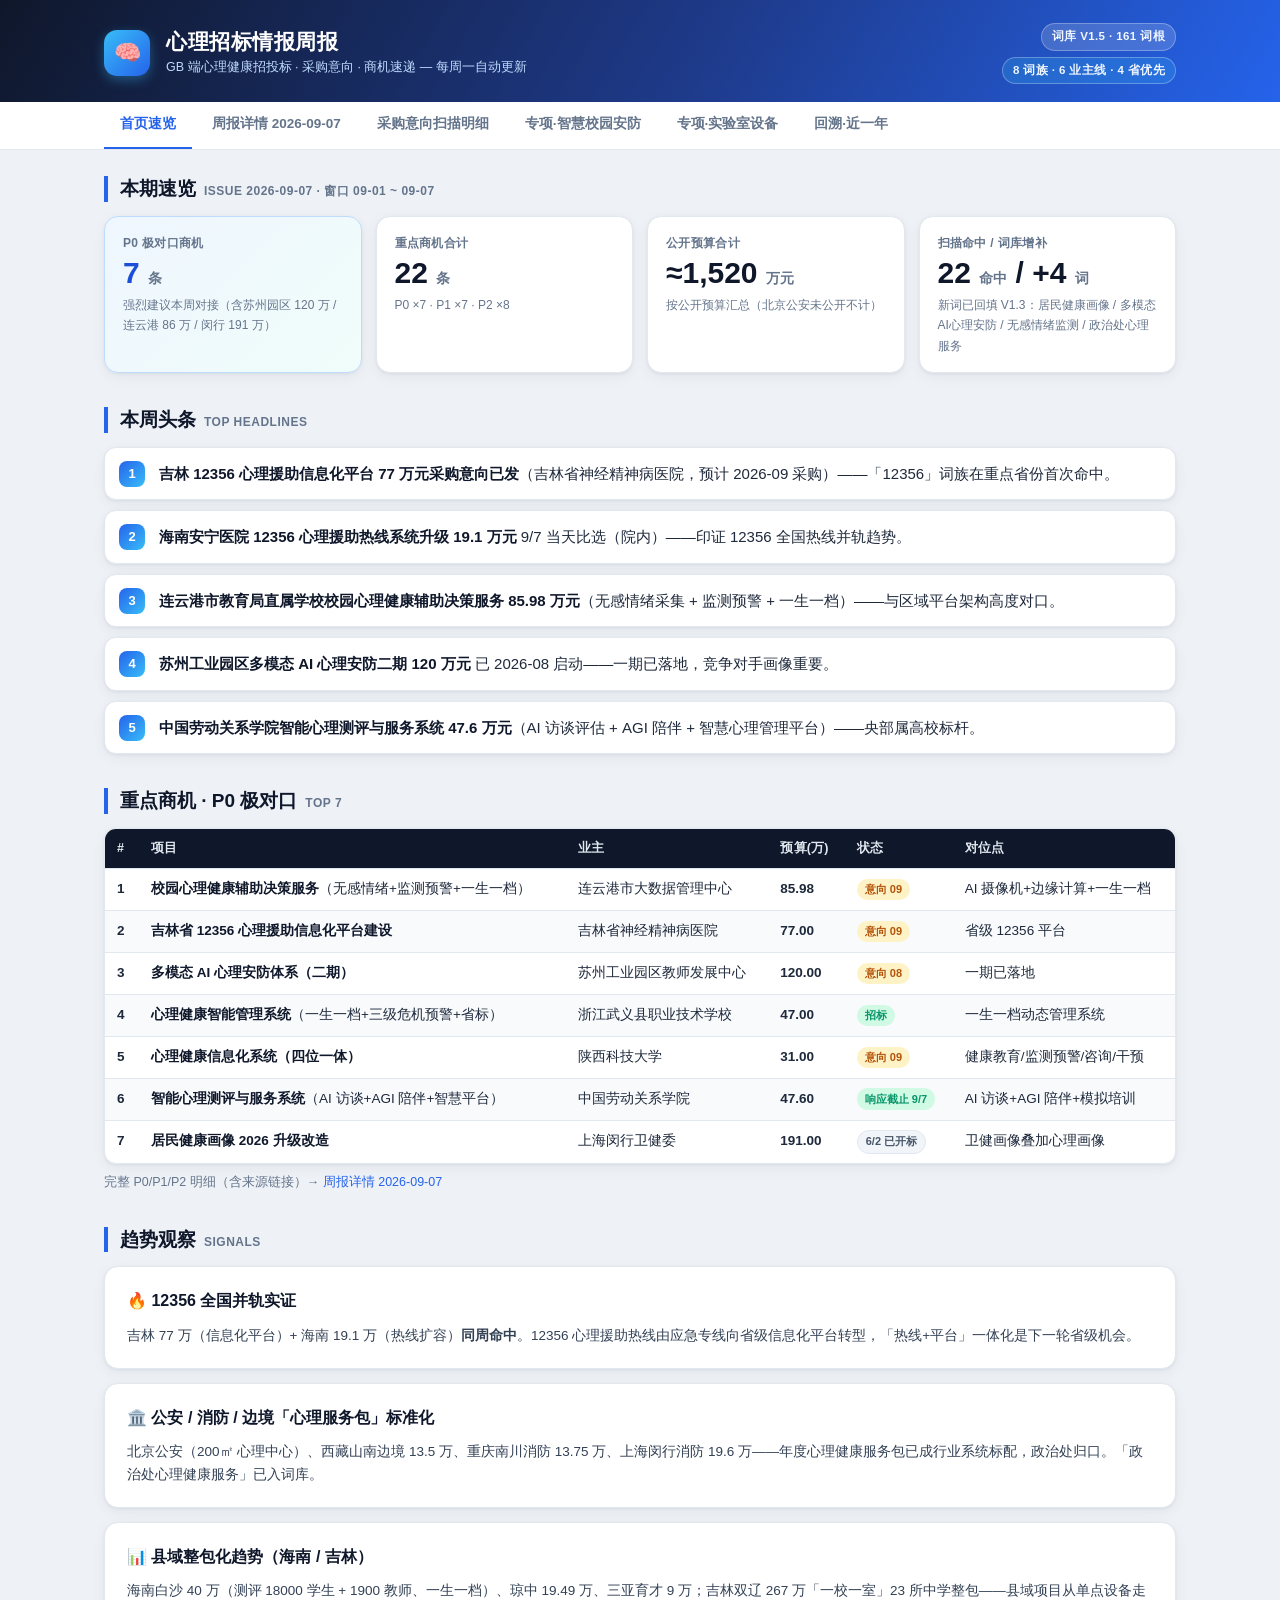
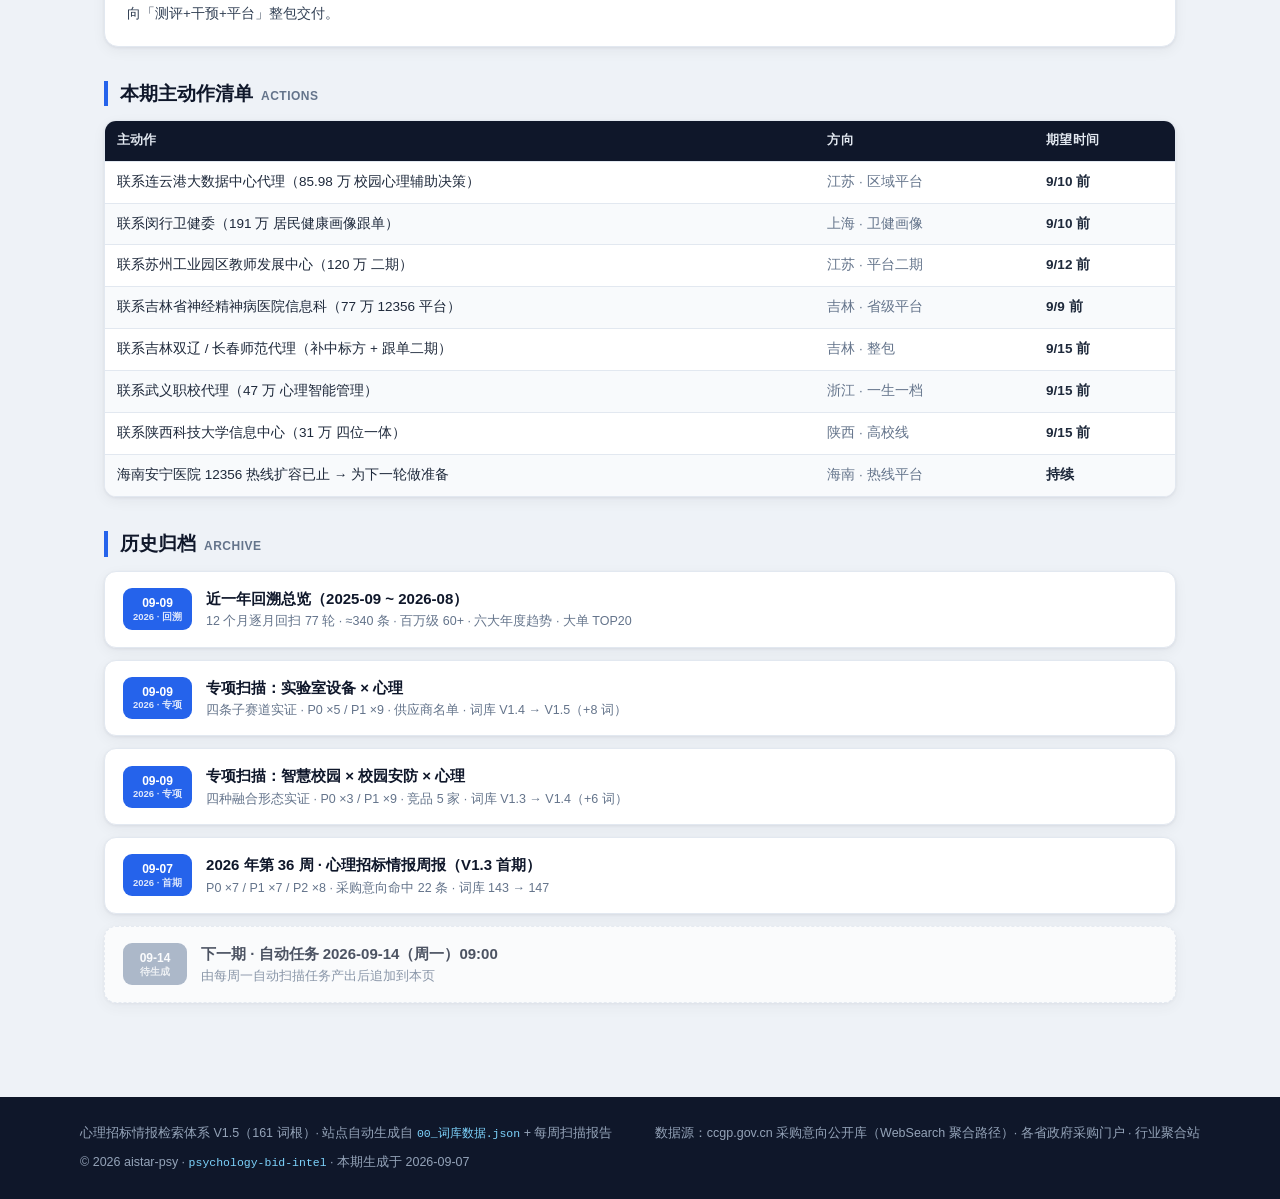
==== commit 645fa646: "Add annual retrospective 2025-09~2026-08 and update nav/archive" ====
--- a/index.html
+++ b/index.html
@@ -7,7 +7,7 @@
 <meta http-equiv="Pragma" content="no-cache">
 <title>心理招标情报周报 · 首页速览</title>
 <meta name="description" content="心理招标情报周报站点：每周一自动扫描全国 GB 端心理健康招投标/采购意向，按省份优先级聚合 P0/P1/P2 商机。">
-<link rel="stylesheet" href="assets/style.css?v=2">
+<link rel="stylesheet" href="assets/style.css?v=3">
 </head>
 <body>
 
@@ -32,6 +32,7 @@
     <a href="intents-2026-09-07.html">采购意向扫描明细</a>
     <a href="special-2026-09-09.html">专项·智慧校园安防</a>
     <a href="special-lab-2026-09-09.html">专项·实验室设备</a>
+    <a href="annual-2025-2026.html">回溯·近一年</a>
   </div>
 </nav>
 
@@ -137,6 +138,14 @@
   <section>
     <h2 class="sec">历史归档<span class="en">ARCHIVE</span></h2>
     <div class="archives">
+      <a class="arc" href="annual-2025-2026.html">
+        <div class="date">09-09<small>2026 · 回溯</small></div>
+        <div>
+          <div class="t">近一年回溯总览（2025-09 ~ 2026-08）</div>
+          <div class="s">12 个月逐月回扫 77 轮 · ≈340 条 · 百万级 60+ · 六大年度趋势 · 大单 TOP20</div>
+        </div>
+      </a>
+
       <a class="arc" href="special-lab-2026-09-09.html">
         <div class="date">09-09<small>2026 · 专项</small></div>
         <div>
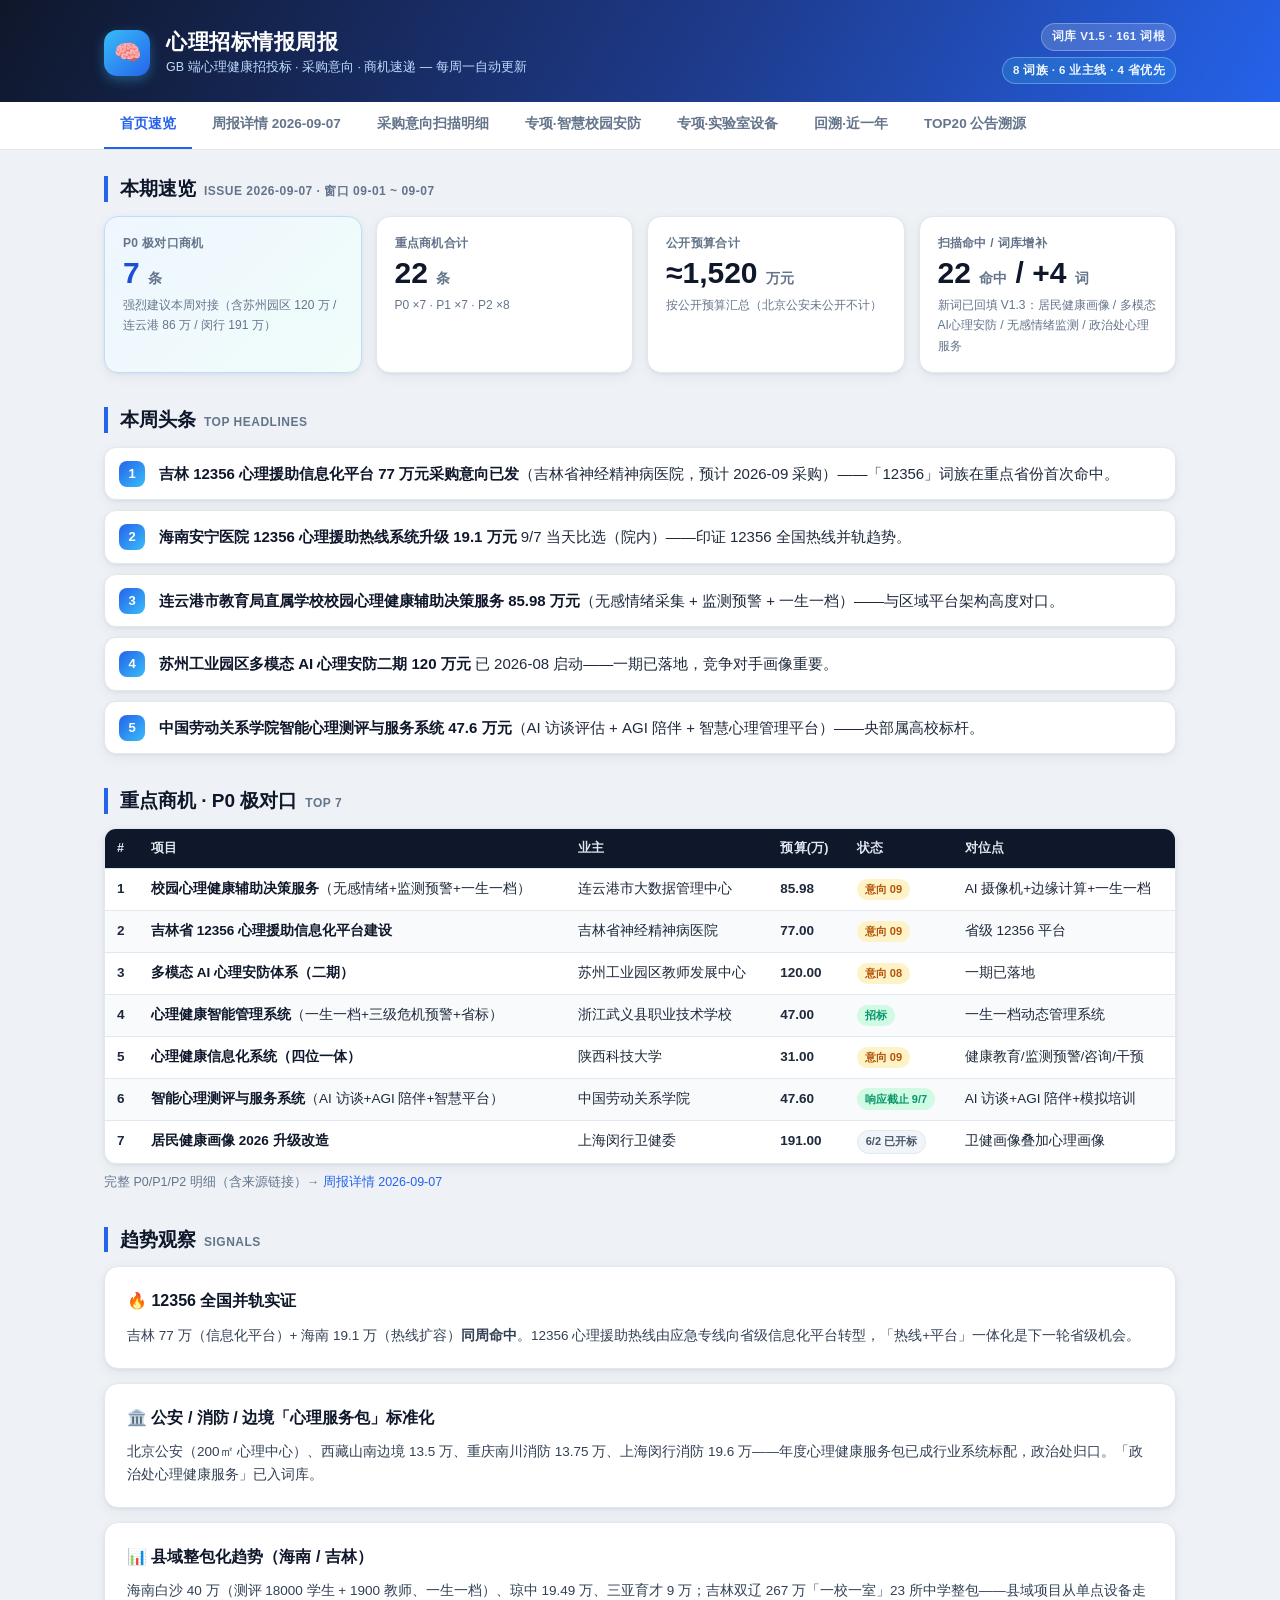
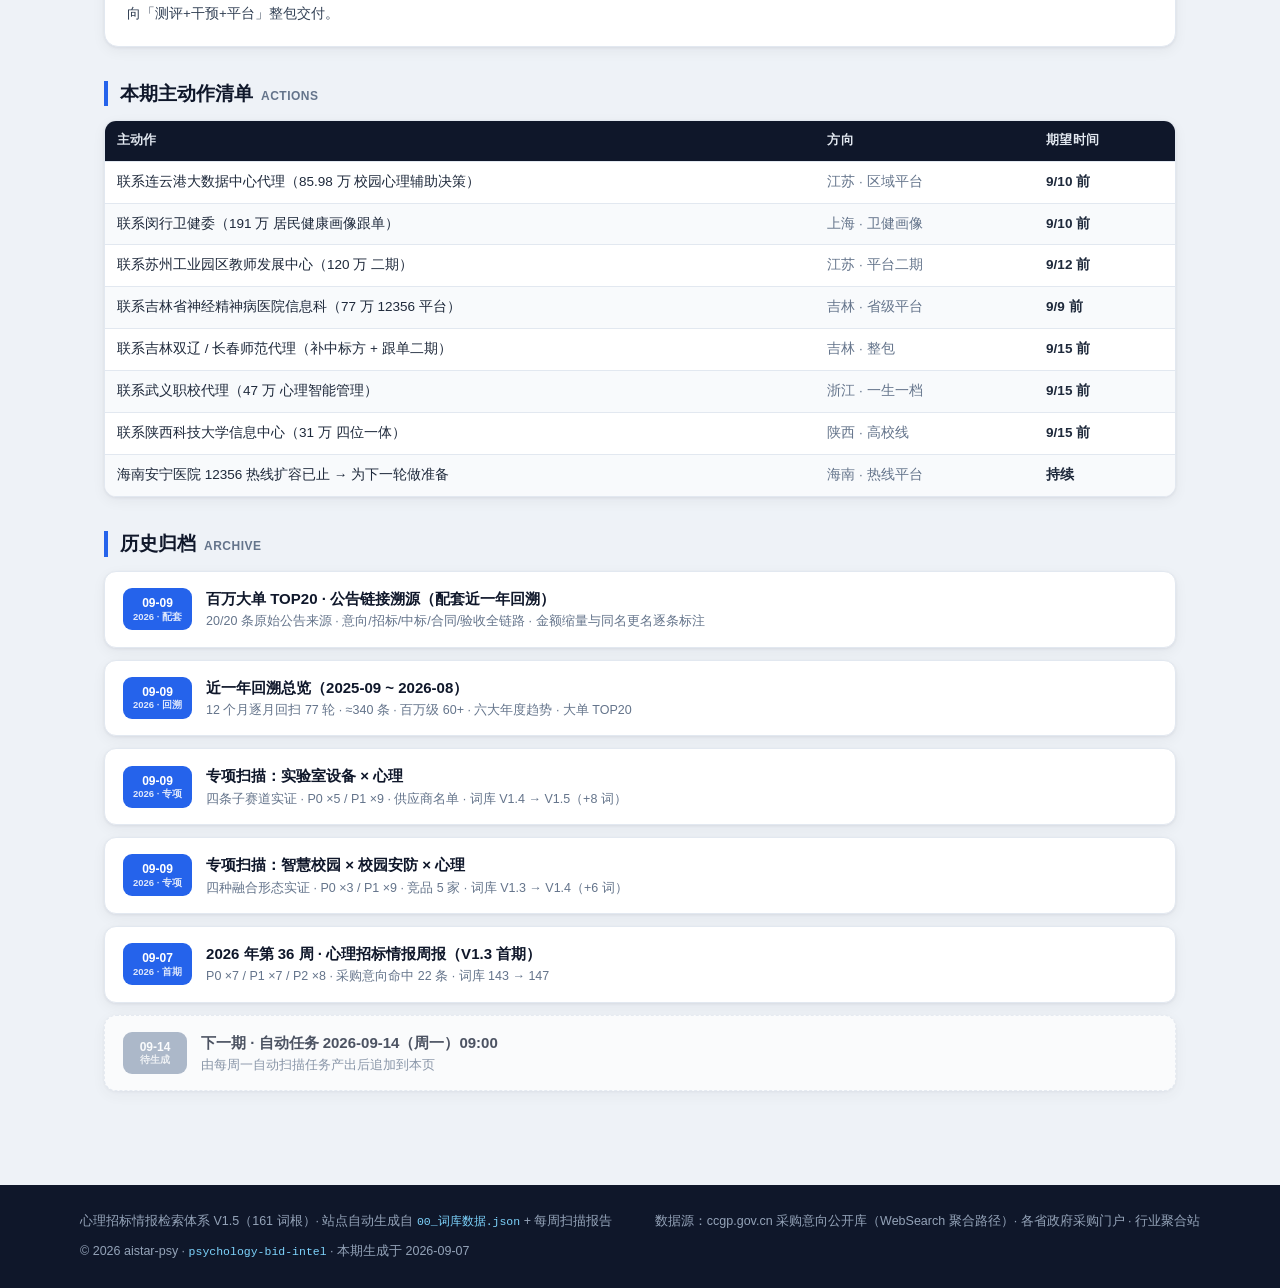
==== commit 726b7d3d: "Add TOP20 announcement-source trace page (2025-09~2026-08) and update nav/archive" ====
--- a/index.html
+++ b/index.html
@@ -33,6 +33,7 @@
     <a href="special-2026-09-09.html">专项·智慧校园安防</a>
     <a href="special-lab-2026-09-09.html">专项·实验室设备</a>
     <a href="annual-2025-2026.html">回溯·近一年</a>
+    <a href="trace-top20-2025-2026.html">TOP20 公告溯源</a>
   </div>
 </nav>
 
@@ -138,6 +139,14 @@
   <section>
     <h2 class="sec">历史归档<span class="en">ARCHIVE</span></h2>
     <div class="archives">
+      <a class="arc" href="trace-top20-2025-2026.html">
+        <div class="date">09-09<small>2026 · 配套</small></div>
+        <div>
+          <div class="t">百万大单 TOP20 · 公告链接溯源（配套近一年回溯）</div>
+          <div class="s">20/20 条原始公告来源 · 意向/招标/中标/合同/验收全链路 · 金额缩量与同名更名逐条标注</div>
+        </div>
+      </a>
+
       <a class="arc" href="annual-2025-2026.html">
         <div class="date">09-09<small>2026 · 回溯</small></div>
         <div>
